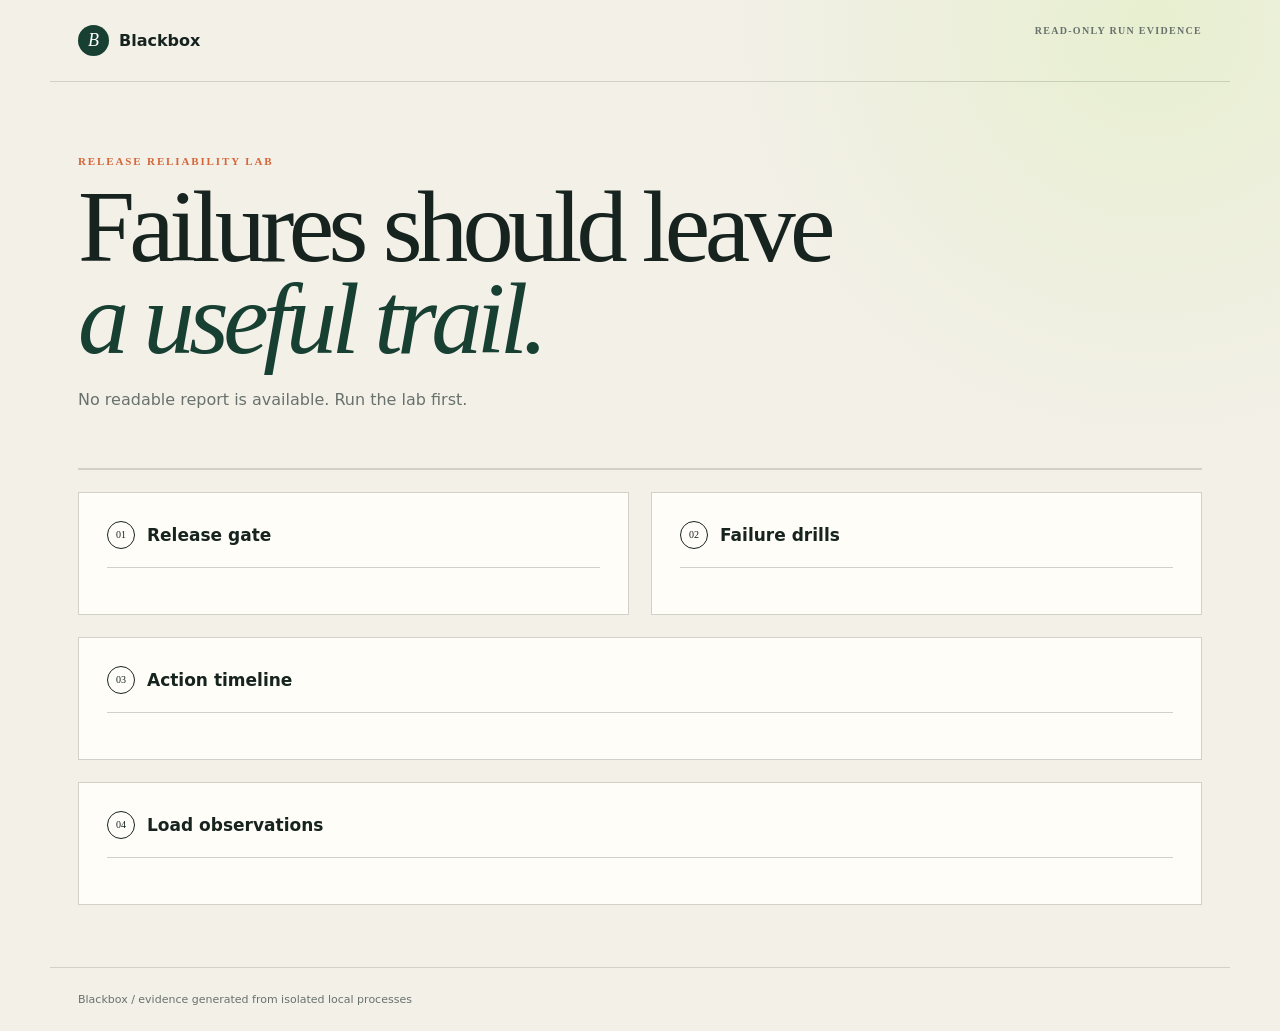
==== static/index.html @ 3ee84c91 "Build local release reliability lab" ====
<!doctype html>
<html lang="en">
<head>
  <meta charset="utf-8">
  <meta name="viewport" content="width=device-width, initial-scale=1">
  <title>Blackbox · Release reliability</title>
  <link rel="stylesheet" href="/static/styles.css">
</head>
<body>
  <header><a class="brand" href="/"><span>B</span> Blackbox</a><div class="tag">READ-ONLY RUN EVIDENCE</div></header>
  <main>
    <section class="hero"><p class="eyebrow">RELEASE RELIABILITY LAB</p><h1>Failures should leave<br><em>a useful trail.</em></h1><p id="summary">Loading the latest isolated run…</p></section>
    <section id="headline" class="headline"></section>
    <section class="grid"><article><div class="title"><span>01</span><h2>Release gate</h2></div><div id="release"></div></article><article><div class="title"><span>02</span><h2>Failure drills</h2></div><div id="incidents"></div></article></section>
    <section class="wide"><div class="title"><span>03</span><h2>Action timeline</h2></div><div id="actions"></div></section>
    <section class="wide"><div class="title"><span>04</span><h2>Load observations</h2></div><div id="load"></div></section>
  </main>
  <footer>Blackbox / evidence generated from isolated local processes</footer>
  <script src="/static/app.js" defer></script>
</body>
</html>
---- static/styles.css ----
:root{font-family:Inter,ui-sans-serif,system-ui,-apple-system,sans-serif;color:#16231f;background:#f3f0e8;--green:#173f32;--lime:#d5ef8b;--orange:#d56639;--line:#d3d0c8;--muted:#68716c}*{box-sizing:border-box}body{margin:0;background:radial-gradient(circle at 90% 2%,#e7efd0,transparent 27rem),#f3f0e8}header,footer,main{max-width:1180px;margin:auto}header{padding:25px 28px;display:flex;justify-content:space-between;border-bottom:1px solid #1b2a2428}.brand{display:flex;align-items:center;gap:10px;color:inherit;text-decoration:none;font-weight:800}.brand span{display:grid;place-items:center;width:31px;height:31px;border-radius:50%;background:var(--green);color:#fff;font:italic 18px Georgia}.tag{font:700 10px ui-monospace;letter-spacing:.13em;color:var(--muted)}main{padding:62px 28px}.hero{max-width:820px}.eyebrow{color:var(--orange);font:800 11px ui-monospace;letter-spacing:.17em}h1{margin:14px 0 22px;font:500 clamp(3.4rem,8vw,6.7rem)/.9 Georgia;letter-spacing:-.055em}h1 em{color:var(--green);font-weight:400}.hero>p:last-child{color:var(--muted);line-height:1.6}.headline{display:grid;grid-template-columns:repeat(4,1fr);margin:55px 0 22px;border:1px solid var(--line);background:#fff}.metric{padding:22px;border-right:1px solid var(--line)}.metric:last-child{border:0}.metric small{display:block;color:var(--muted);text-transform:uppercase;letter-spacing:.1em;font-size:10px}.metric strong{display:block;margin-top:9px;font:500 24px Georgia}.pass{color:var(--green)}.fail{color:#a7392a}.grid{display:grid;grid-template-columns:1fr 1fr;gap:22px}.grid article,.wide{border:1px solid var(--line);background:#fffdf8;padding:28px}.wide{margin-top:22px}.title{display:flex;gap:12px;align-items:center;border-bottom:1px solid var(--line);padding-bottom:18px;margin-bottom:18px}.title span{display:grid;place-items:center;width:28px;height:28px;border:1px solid;border-radius:50%;font:10px ui-monospace}.title h2{margin:0;font-size:17px}.item{padding:14px 0;border-bottom:1px solid #e8e5dc}.item:last-child{border:0}.item strong{display:block;font-size:13px}.item p{margin:6px 0 0;color:var(--muted);font-size:12px;line-height:1.5}.pill{display:inline-block;padding:4px 8px;border-radius:99px;background:#e9ede8;font:700 10px ui-monospace;text-transform:uppercase}.pill.passed{background:var(--lime)}table{width:100%;border-collapse:collapse;font-size:12px}th,td{text-align:left;padding:12px 8px;border-bottom:1px solid var(--line)}th{color:var(--muted);font-size:10px;text-transform:uppercase;letter-spacing:.08em}footer{padding:25px 28px;border-top:1px solid #1b2a2428;color:var(--muted);font-size:11px}@media(max-width:760px){main{padding:45px 18px}header,footer{padding-left:18px;padding-right:18px}.headline{grid-template-columns:1fr 1fr}.grid{grid-template-columns:1fr}h1{font-size:clamp(3rem,16vw,5rem)}}
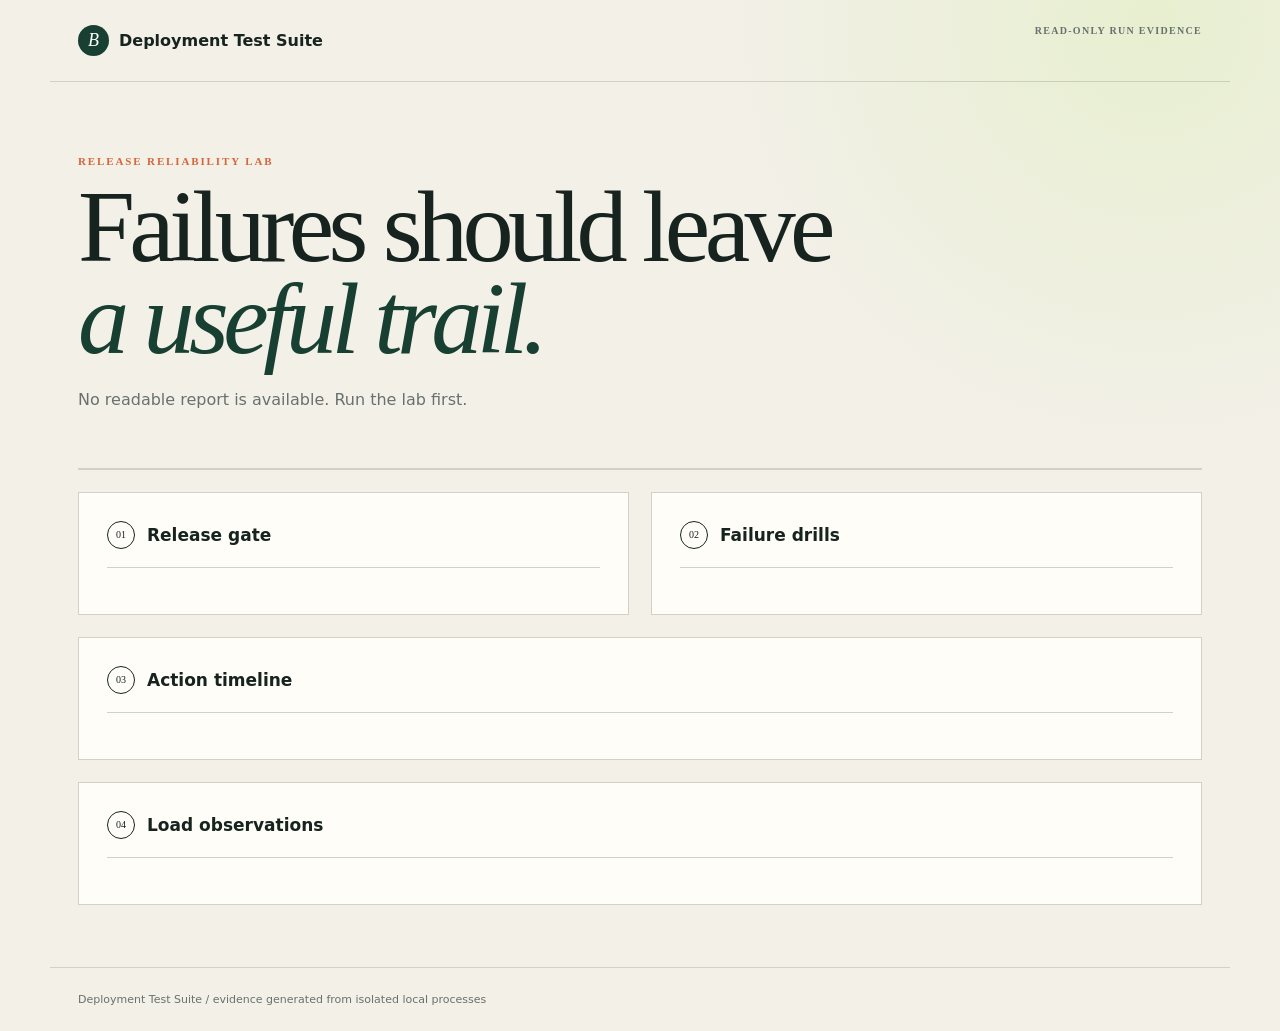
==== commit 8e8b912c: "Use clearer project display name: Deployment Test Suite" ====
--- a/static/index.html
+++ b/static/index.html
@@ -3,11 +3,11 @@
 <head>
   <meta charset="utf-8">
   <meta name="viewport" content="width=device-width, initial-scale=1">
-  <title>Blackbox · Release reliability</title>
+  <title>Deployment Test Suite · Release reliability</title>
   <link rel="stylesheet" href="/static/styles.css">
 </head>
 <body>
-  <header><a class="brand" href="/"><span>B</span> Blackbox</a><div class="tag">READ-ONLY RUN EVIDENCE</div></header>
+  <header><a class="brand" href="/"><span>B</span> Deployment Test Suite</a><div class="tag">READ-ONLY RUN EVIDENCE</div></header>
   <main>
     <section class="hero"><p class="eyebrow">RELEASE RELIABILITY LAB</p><h1>Failures should leave<br><em>a useful trail.</em></h1><p id="summary">Loading the latest isolated run…</p></section>
     <section id="headline" class="headline"></section>
@@ -15,7 +15,7 @@
     <section class="wide"><div class="title"><span>03</span><h2>Action timeline</h2></div><div id="actions"></div></section>
     <section class="wide"><div class="title"><span>04</span><h2>Load observations</h2></div><div id="load"></div></section>
   </main>
-  <footer>Blackbox / evidence generated from isolated local processes</footer>
+  <footer>Deployment Test Suite / evidence generated from isolated local processes</footer>
   <script src="/static/app.js" defer></script>
 </body>
 </html>
